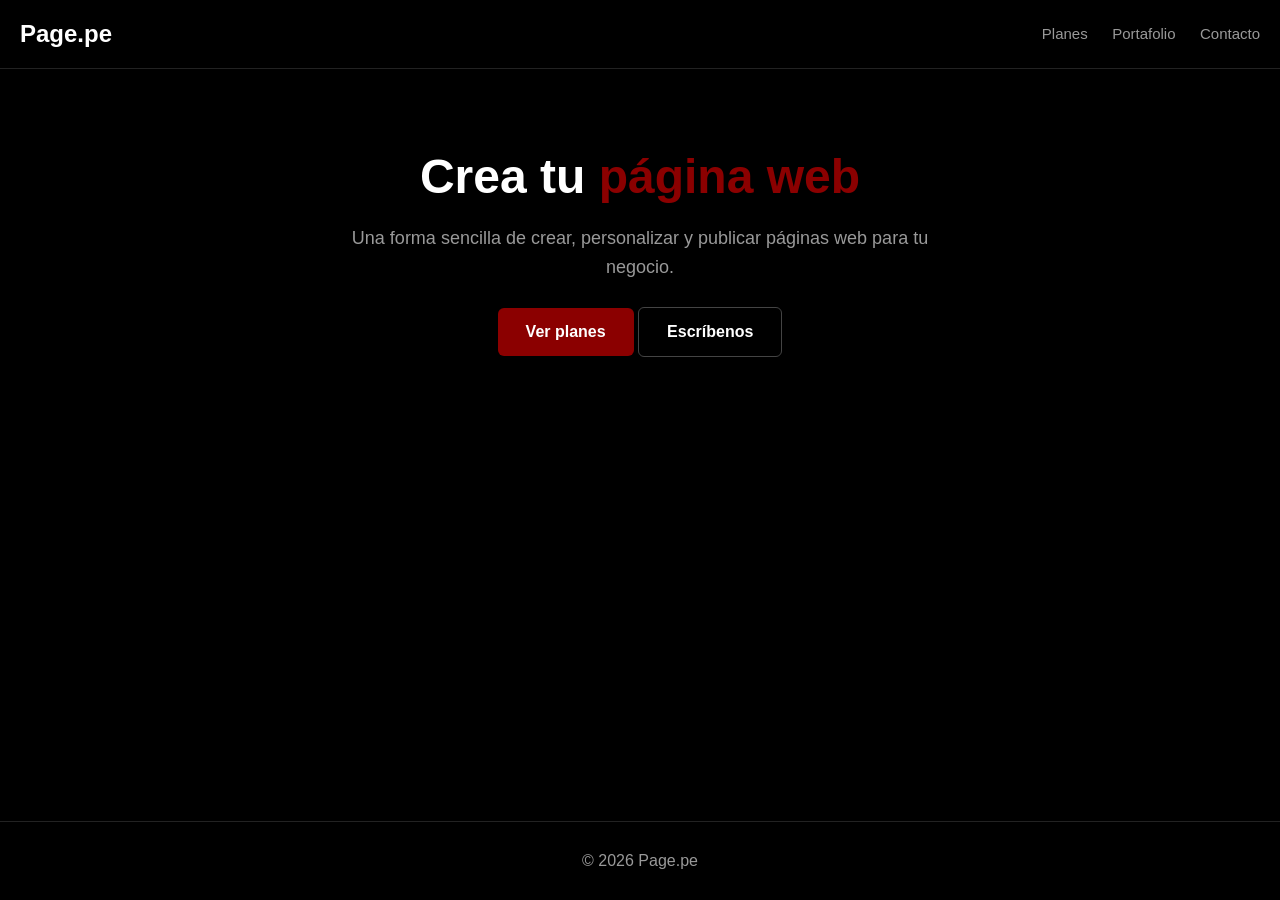
==== index.html @ b79a273e "refactor: URLs limpias (/planes/, /portafolio/, /contacto/)" ====
<!DOCTYPE html>
<html lang="es">
<head>
    <meta charset="UTF-8">
    <meta name="viewport" content="width=device-width, initial-scale=1.0">

    <title>Page.pe - Crea tu página web</title>
    <meta name="description" content="Crea y publica tu propia página web de forma sencilla con Page.pe.">

    <link rel="stylesheet" href="/styles.css">
</head>

<body>

    <header>
        <strong><a href="/">Page.pe</a></strong>
        <nav>
            <a href="/planes/">Planes</a>
            <a href="/portafolio/">Portafolio</a>
            <a href="/contacto/">Contacto</a>
        </nav>
    </header>

    <main>
        <h1>Crea tu <span>página web</span></h1>

        <p>
            Una forma sencilla de crear, personalizar
            y publicar páginas web para tu negocio.
        </p>

        <a href="/planes/" class="button">Ver planes</a>
        <a href="https://wa.me/51994444789" target="_blank" rel="noopener" class="button secondary">Escríbenos</a>
    </main>

    <footer>
        &copy; 2026 Page.pe
    </footer>

</body>
</html>
---- styles.css ----
:root {
    --color-primary: #000000;
    --color-accent: #8B0000;
    --color-text: #ffffff;
    --color-muted: #999999;
    --color-border: #222222;
}

* {
    box-sizing: border-box;
}

body {
    margin: 0;
    font-family: Arial, sans-serif;
    background: var(--color-primary);
    color: var(--color-text);
    display: flex;
    flex-direction: column;
    min-height: 100vh;
}

header {
    padding: 20px;
    display: flex;
    align-items: center;
    justify-content: space-between;
    border-bottom: 1px solid var(--color-border);
}

header strong {
    font-size: 24px;
}

header strong a {
    color: var(--color-text);
    text-decoration: none;
}

nav a {
    color: var(--color-muted);
    text-decoration: none;
    margin-left: 20px;
    font-size: 15px;
}

nav a:hover {
    color: var(--color-text);
}

main {
    flex: 1;
    max-width: 900px;
    margin: 0 auto;
    padding: 80px 20px;
    text-align: center;
    width: 100%;
}

h1 {
    font-size: 48px;
    margin: 0 0 20px;
}

h1 span {
    color: var(--color-accent);
}

p {
    max-width: 600px;
    margin: 0 auto 25px;
    font-size: 18px;
    line-height: 1.6;
    color: var(--color-muted);
}

.button {
    display: inline-block;
    padding: 15px 28px;
    background: var(--color-accent);
    color: #fff;
    text-decoration: none;
    font-weight: bold;
    border-radius: 6px;
    border: none;
    cursor: pointer;
}

.button:hover {
    background: #a50000;
}

.button.secondary {
    background: transparent;
    border: 1px solid #444;
    color: var(--color-text);
}

.button.secondary:hover {
    background: #1a1a1a;
}

footer {
    padding: 30px;
    text-align: center;
    color: var(--color-muted);
    border-top: 1px solid var(--color-border);
}

.page-intro {
    margin-bottom: 40px;
}

/* Planes */
.plans {
    display: grid;
    grid-template-columns: repeat(auto-fit, minmax(250px, 1fr));
    gap: 20px;
}

.plan {
    background: #111;
    border: 1px solid var(--color-border);
    border-radius: 8px;
    padding: 30px 20px;
    display: flex;
    flex-direction: column;
}

.plan.featured {
    border-color: var(--color-accent);
}

.plan h2 {
    margin: 0 0 5px;
    font-size: 22px;
}

.plan .price {
    font-size: 30px;
    font-weight: bold;
    margin: 10px 0;
}

.plan ul {
    list-style: none;
    padding: 0;
    margin: 0 0 25px;
    text-align: left;
    flex: 1;
}

.plan li {
    padding: 8px 0;
    border-bottom: 1px solid var(--color-border);
    font-size: 15px;
    color: var(--color-muted);
}

/* Portafolio */
.portfolio {
    display: grid;
    grid-template-columns: repeat(auto-fit, minmax(250px, 1fr));
    gap: 20px;
}

.card {
    background: #111;
    border: 1px solid var(--color-border);
    border-radius: 8px;
    padding: 30px 20px;
}

.card h2 {
    margin: 0 0 5px;
    font-size: 18px;
}

.card p {
    margin: 0;
    font-size: 14px;
}
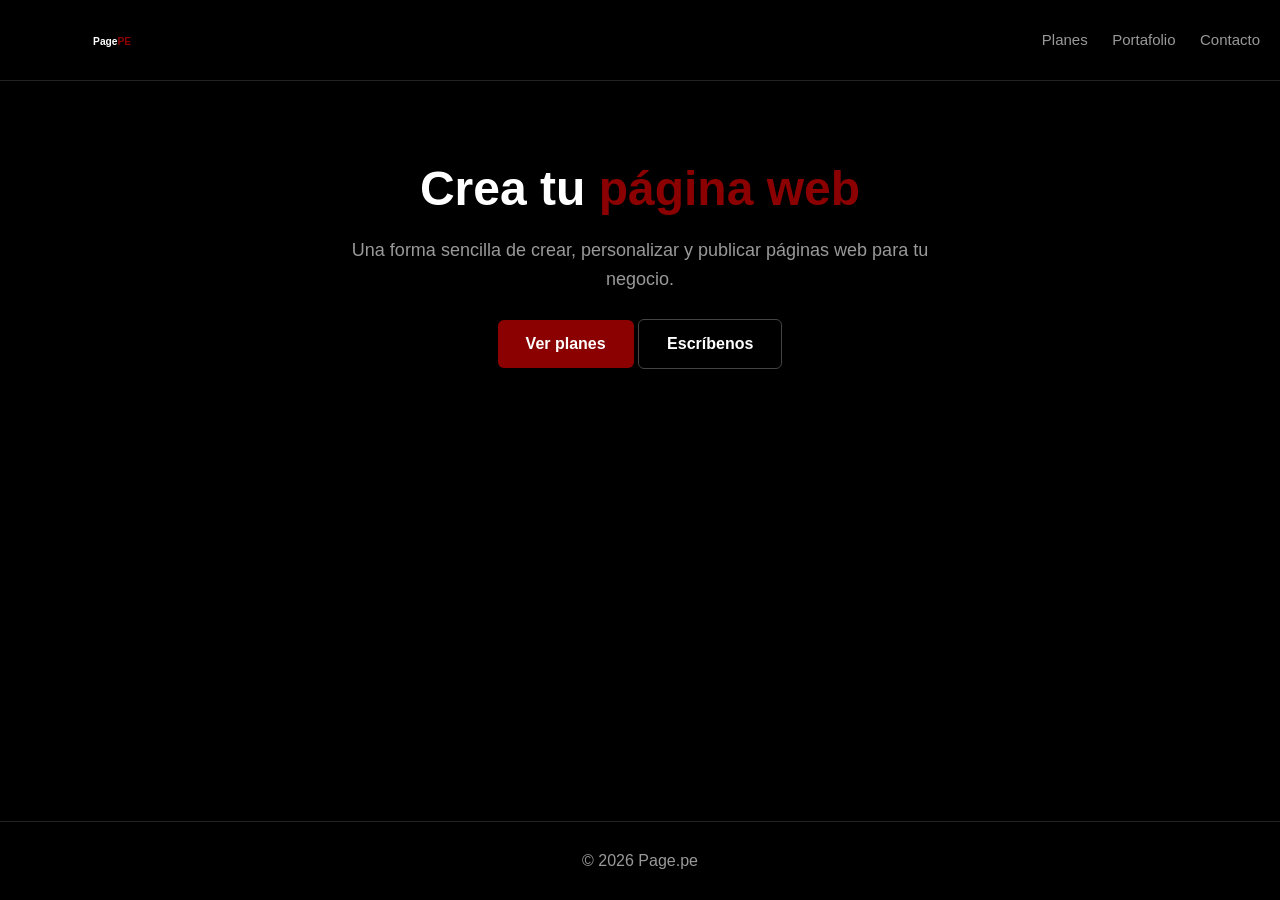
==== commit e02a71ee: "feat: wordmark PagePE en header, apple-touch-icon y Open Graph" ====
--- a/index.html
+++ b/index.html
@@ -7,17 +7,28 @@
     <title>Page.pe - Crea tu página web</title>
     <meta name="description" content="Crea y publica tu propia página web de forma sencilla con Page.pe.">
 
-    <link rel="stylesheet" href="/styles.css">
+    <link rel="icon" href="favicon.svg" type="image/svg+xml">
+    <link rel="icon" href="favicon-32.png" sizes="32x32" type="image/png">
+    <link rel="icon" href="favicon-16.png" sizes="16x16" type="image/png">
+    <link rel="apple-touch-icon" href="apple-touch-icon.png">
+
+    <meta property="og:title" content="Page.pe - Crea tu página web">
+    <meta property="og:description" content="Creamos páginas web para comercios y negocios en Perú.">
+    <meta property="og:image" content="wordmark-512.png">
+    <meta property="og:type" content="website">
+    <meta name="twitter:card" content="summary">
+
+    <link rel="stylesheet" href="styles.css">
 </head>
 
 <body>
 
     <header>
-        <strong><a href="/">Page.pe</a></strong>
+        <strong><a href="./"><img src="wordmark.svg" alt="Page.pe" width="180" height="40"></a></strong>
         <nav>
-            <a href="/planes/">Planes</a>
-            <a href="/portafolio/">Portafolio</a>
-            <a href="/contacto/">Contacto</a>
+            <a href="planes/">Planes</a>
+            <a href="portafolio/">Portafolio</a>
+            <a href="contacto/">Contacto</a>
         </nav>
     </header>
 
@@ -29,7 +40,7 @@
             y publicar páginas web para tu negocio.
         </p>
 
-        <a href="/planes/" class="button">Ver planes</a>
+        <a href="planes/" class="button">Ver planes</a>
         <a href="https://wa.me/51994444789" target="_blank" rel="noopener" class="button secondary">Escríbenos</a>
     </main>
 
--- a/styles.css
+++ b/styles.css
@@ -35,6 +35,17 @@
 header strong a {
     color: var(--color-text);
     text-decoration: none;
+}
+
+header strong img {
+    height: 40px;
+    display: block;
+}
+
+@media (max-width: 480px) {
+    header strong img {
+        height: 32px;
+    }
 }
 
 nav a {
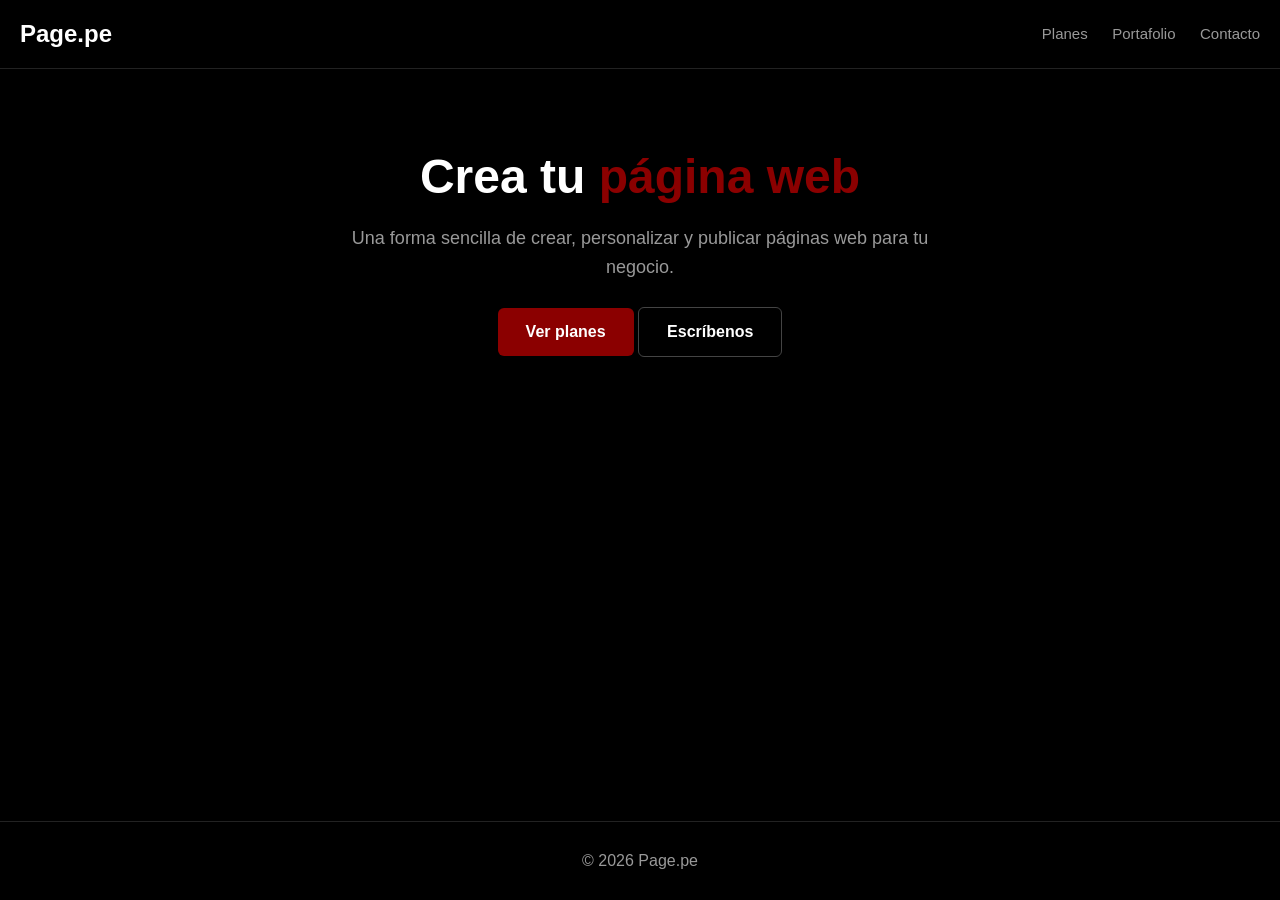
==== commit 78686d17: "refactor: wordmark como favicon, header vuelve al texto" ====
--- a/index.html
+++ b/index.html
@@ -8,8 +8,9 @@
     <meta name="description" content="Crea y publica tu propia página web de forma sencilla con Page.pe.">
 
     <link rel="icon" href="favicon.svg" type="image/svg+xml">
+    <link rel="icon" href="favicon-16.png" sizes="16x16" type="image/png">
     <link rel="icon" href="favicon-32.png" sizes="32x32" type="image/png">
-    <link rel="icon" href="favicon-16.png" sizes="16x16" type="image/png">
+    <link rel="icon" href="favicon-48.png" sizes="48x48" type="image/png">
     <link rel="apple-touch-icon" href="apple-touch-icon.png">
 
     <meta property="og:title" content="Page.pe - Crea tu página web">
@@ -24,7 +25,7 @@
 <body>
 
     <header>
-        <strong><a href="./"><img src="wordmark.svg" alt="Page.pe" width="180" height="40"></a></strong>
+        <strong><a href="./">Page.pe</a></strong>
         <nav>
             <a href="planes/">Planes</a>
             <a href="portafolio/">Portafolio</a>
--- a/styles.css
+++ b/styles.css
@@ -35,17 +35,6 @@
 header strong a {
     color: var(--color-text);
     text-decoration: none;
-}
-
-header strong img {
-    height: 40px;
-    display: block;
-}
-
-@media (max-width: 480px) {
-    header strong img {
-        height: 32px;
-    }
 }
 
 nav a {
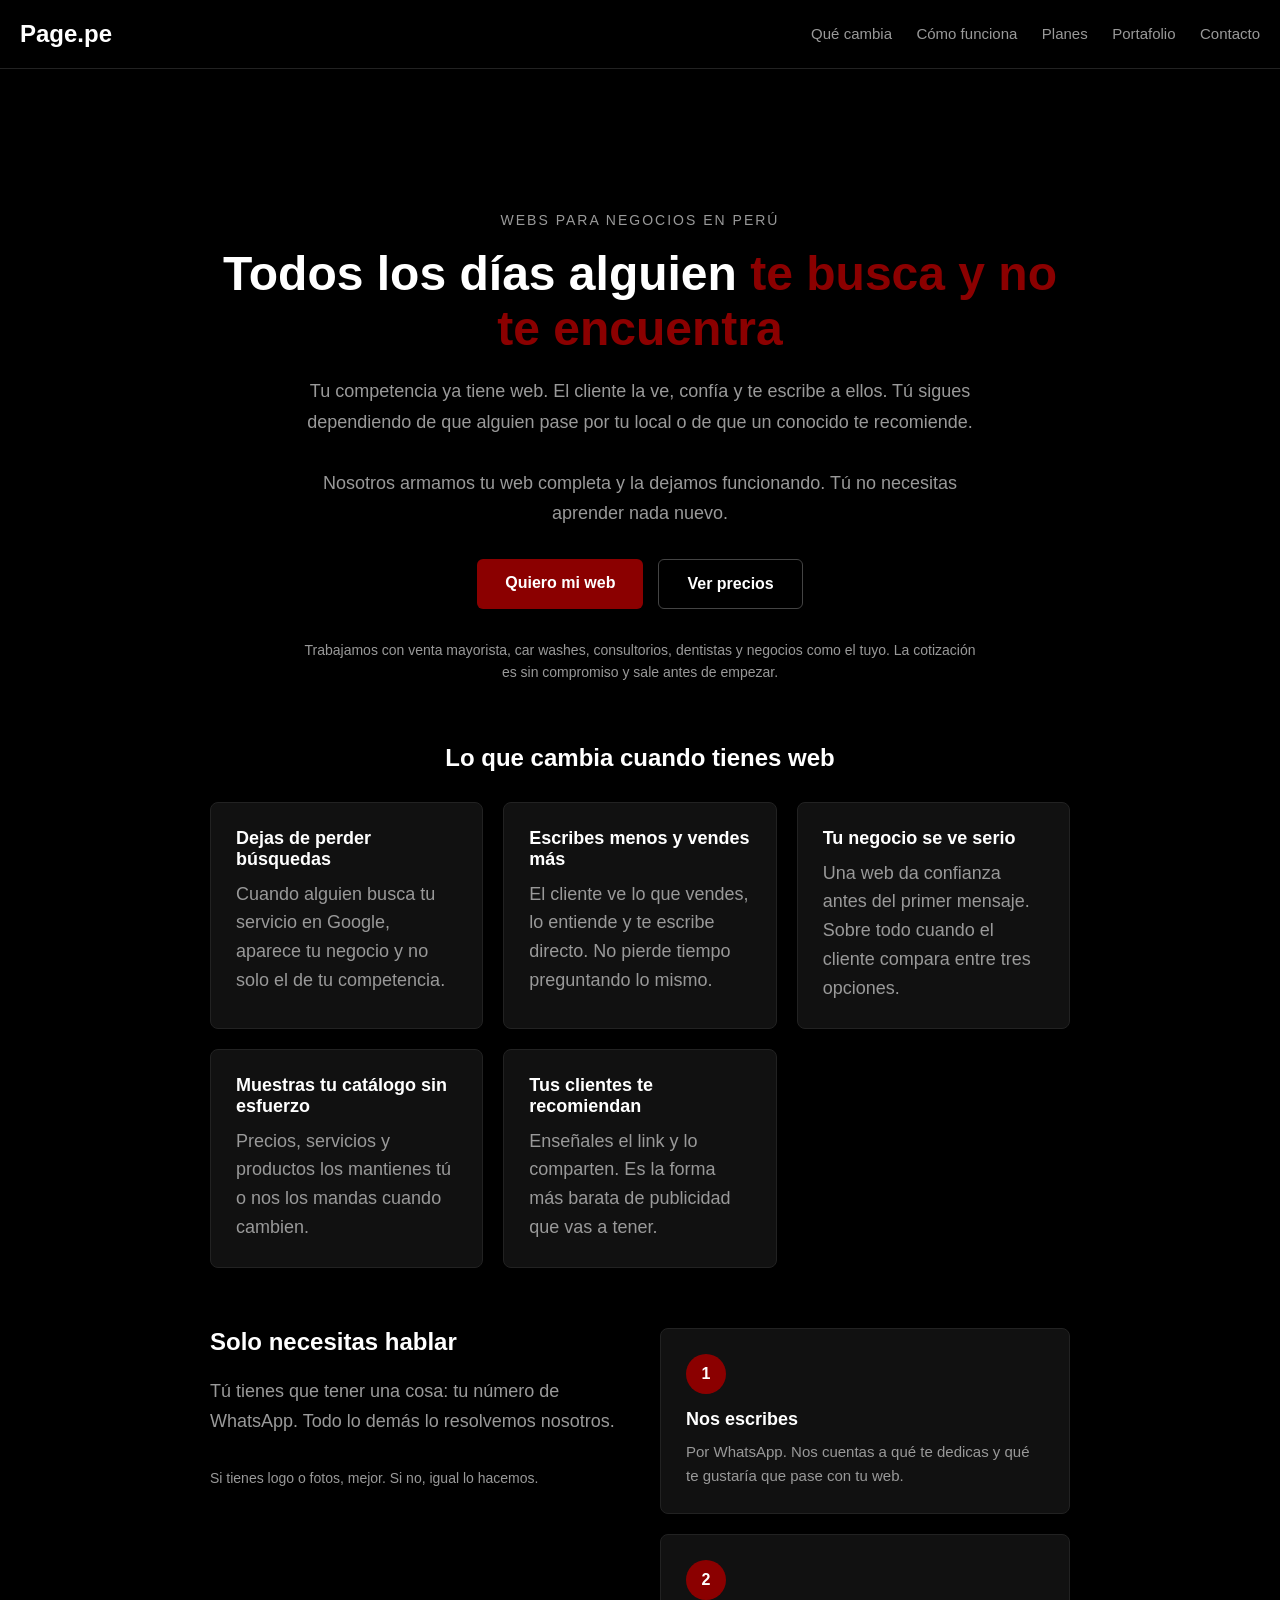
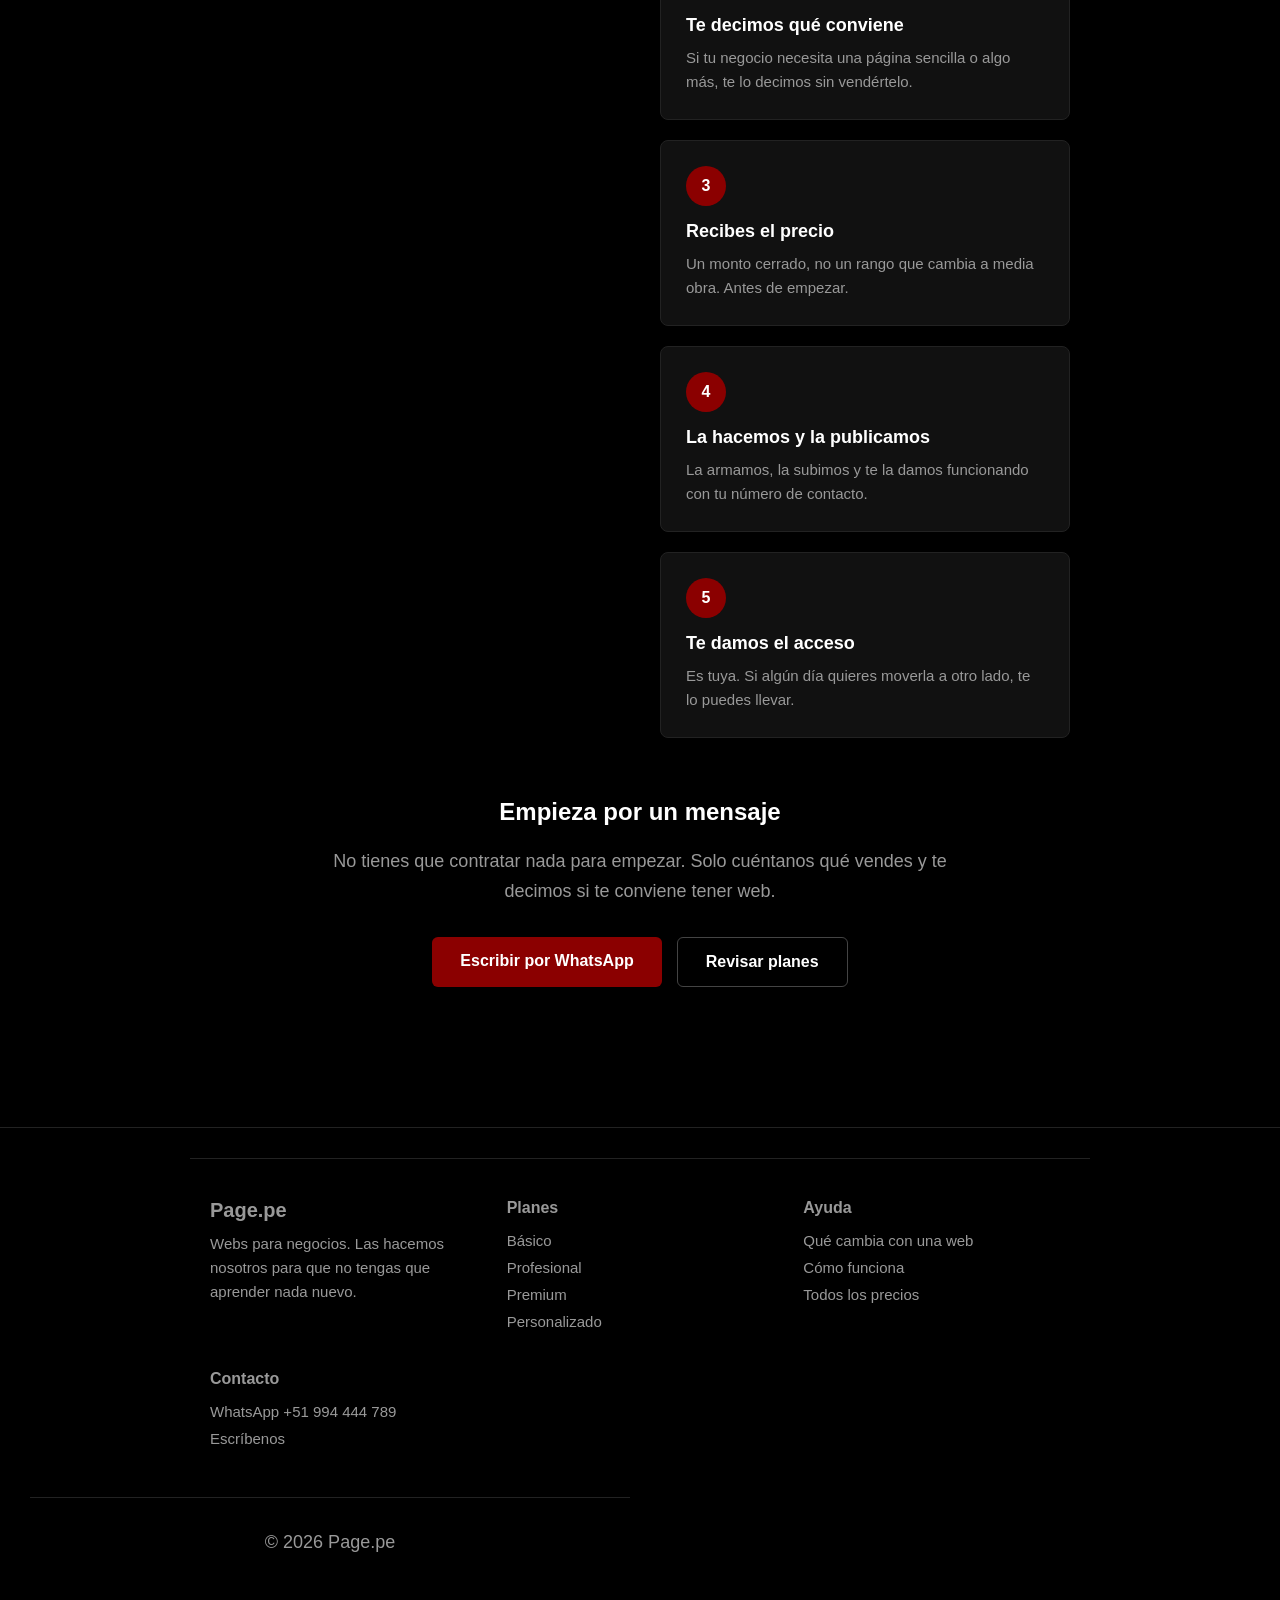
==== commit 195c68b8: "feat: landing multipagina con copy propio Copy reescrito desde cero para no canibalizar a page.djc.p" ====
--- a/index.html
+++ b/index.html
@@ -4,8 +4,8 @@
     <meta charset="UTF-8">
     <meta name="viewport" content="width=device-width, initial-scale=1.0">
 
-    <title>Page.pe - Crea tu página web</title>
-    <meta name="description" content="Crea y publica tu propia página web de forma sencilla con Page.pe.">
+    <title>Page.pe - Tu negocio necesita una web y todavía no la tiene</title>
+    <meta name="description" content="Todos los días alguien busca tu servicio en Google y se encuentra con la web de tu competencia. Nosotros armamos la tuya, sin que tengas que entender nada de tecnología.">
 
     <link rel="icon" href="favicon.svg" type="image/svg+xml">
     <link rel="icon" href="favicon-16.png" sizes="16x16" type="image/png">
@@ -13,8 +13,8 @@
     <link rel="icon" href="favicon-48.png" sizes="48x48" type="image/png">
     <link rel="apple-touch-icon" href="apple-touch-icon.png">
 
-    <meta property="og:title" content="Page.pe - Crea tu página web">
-    <meta property="og:description" content="Creamos páginas web para comercios y negocios en Perú.">
+    <meta property="og:title" content="Page.pe - Tu negocio necesita una web">
+    <meta property="og:description" content="Todos los días alguien busca tu servicio y se encuentra con tu competencia.">
     <meta property="og:image" content="wordmark-512.png">
     <meta property="og:type" content="website">
     <meta name="twitter:card" content="summary">
@@ -27,6 +27,8 @@
     <header>
         <strong><a href="./">Page.pe</a></strong>
         <nav>
+            <a href="#que-cambia">Qué cambia</a>
+            <a href="#como-funciona">Cómo funciona</a>
             <a href="planes/">Planes</a>
             <a href="portafolio/">Portafolio</a>
             <a href="contacto/">Contacto</a>
@@ -34,20 +36,144 @@
     </header>
 
     <main>
-        <h1>Crea tu <span>página web</span></h1>
 
-        <p>
-            Una forma sencilla de crear, personalizar
-            y publicar páginas web para tu negocio.
-        </p>
+        <section class="hero" id="inicio">
+            <p class="eyebrow">Webs para negocios en Perú</p>
+            <h1>Todos los días alguien <span>te busca y no te encuentra</span></h1>
 
-        <a href="planes/" class="button">Ver planes</a>
-        <a href="https://wa.me/51994444789" target="_blank" rel="noopener" class="button secondary">Escríbenos</a>
+            <p class="lead">
+                Tu competencia ya tiene web. El cliente la ve, confía y te
+                escribe a ellos. Tú sigues dependiendo de que alguien pase por
+                tu local o de que un conocido te recomiende.
+            </p>
+
+            <p class="lead">
+                Nosotros armamos tu web completa y la dejamos funcionando.
+                Tú no necesitas aprender nada nuevo.
+            </p>
+
+            <div class="actions">
+                <a href="https://wa.me/51994444789?text=Hola%2C%20quiero%20una%20p%C3%A1gina%20web%20para%20mi%20negocio." target="_blank" rel="noopener" class="button">Quiero mi web</a>
+                <a href="planes/" class="button secondary">Ver precios</a>
+            </div>
+
+            <p class="note">
+                Trabajamos con venta mayorista, car washes, consultorios,
+                dentistas y negocios como el tuyo. La cotización es sin
+                compromiso y sale antes de empezar.
+            </p>
+        </section>
+
+        <section id="que-cambia">
+            <h2>Lo que cambia <span>cuando tienes web</span></h2>
+
+            <div class="features">
+                <div class="feature">
+                    <h3>Dejas de perder búsquedas</h3>
+                    <p>Cuando alguien busca tu servicio en Google, aparece tu negocio y no solo el de tu competencia.</p>
+                </div>
+                <div class="feature">
+                    <h3>Escribes menos y vendes más</h3>
+                    <p>El cliente ve lo que vendes, lo entiende y te escribe directo. No pierde tiempo preguntando lo mismo.</p>
+                </div>
+                <div class="feature">
+                    <h3>Tu negocio se ve serio</h3>
+                    <p>Una web da confianza antes del primer mensaje. Sobre todo cuando el cliente compara entre tres opciones.</p>
+                </div>
+                <div class="feature">
+                    <h3>Muestras tu catálogo sin esfuerzo</h3>
+                    <p>Precios, servicios y productos los mantienes tú o nos los mandas cuando cambien.</p>
+                </div>
+                <div class="feature">
+                    <h3>Tus clientes te recomiendan</h3>
+                    <p>Enseñales el link y lo comparten. Es la forma más barata de publicidad que vas a tener.</p>
+                </div>
+            </div>
+        </section>
+
+        <section class="split" id="como-funciona">
+            <div class="split-text">
+                <h2>Solo <span>necesitas hablar</span></h2>
+                <p class="lead">
+                    Tú tienes que tener una cosa: tu número de WhatsApp. Todo
+                    lo demás lo resolvemos nosotros.
+                </p>
+                <p class="note">
+                    Si tienes logo o fotos, mejor. Si no, igual lo hacemos.
+                </p>
+            </div>
+
+            <div class="steps">
+                <div class="step">
+                    <span class="num">1</span>
+                    <h3>Nos escribes</h3>
+                    <p>Por WhatsApp. Nos cuentas a qué te dedicas y qué te gustaría que pase con tu web.</p>
+                </div>
+                <div class="step">
+                    <span class="num">2</span>
+                    <h3>Te decimos qué conviene</h3>
+                    <p>Si tu negocio necesita una página sencilla o algo más, te lo decimos sin vendértelo.</p>
+                </div>
+                <div class="step">
+                    <span class="num">3</span>
+                    <h3>Recibes el precio</h3>
+                    <p>Un monto cerrado, no un rango que cambia a media obra. Antes de empezar.</p>
+                </div>
+                <div class="step">
+                    <span class="num">4</span>
+                    <h3>La hacemos y la publicamos</h3>
+                    <p>La armamos, la subimos y te la damos funcionando con tu número de contacto.</p>
+                </div>
+                <div class="step">
+                    <span class="num">5</span>
+                    <h3>Te damos el acceso</h3>
+                    <p>Es tuya. Si algún día quieres moverla a otro lado, te lo puedes llevar.</p>
+                </div>
+            </div>
+        </section>
+
+        <section class="cta">
+            <h2>Empieza por <span>un mensaje</span></h2>
+            <p class="lead">
+                No tienes que contratar nada para empezar. Solo cuéntanos qué
+                vendes y te decimos si te conviene tener web.
+            </p>
+            <div class="actions">
+                <a href="https://wa.me/51994444789?text=Hola%2C%20quiero%20una%20p%C3%A1gina%20web%20para%20mi%20negocio." target="_blank" rel="noopener" class="button">Escribir por WhatsApp</a>
+                <a href="planes/" class="button secondary">Revisar planes</a>
+            </div>
+        </section>
+
     </main>
 
     <footer>
-        &copy; 2026 Page.pe
+        <div class="footer-cols">
+            <div>
+                <strong>Page.pe</strong>
+                <p>Webs para negocios. Las hacemos nosotros para que no tengas que aprender nada nuevo.</p>
+            </div>
+            <div>
+                <h4>Planes</h4>
+                <a href="planes/">Básico</a>
+                <a href="planes/">Profesional</a>
+                <a href="planes/">Premium</a>
+                <a href="planes/">Personalizado</a>
+            </div>
+            <div>
+                <h4>Ayuda</h4>
+                <a href="#que-cambia">Qué cambia con una web</a>
+                <a href="#como-funciona">Cómo funciona</a>
+                <a href="planes/">Todos los precios</a>
+            </div>
+            <div>
+                <h4>Contacto</h4>
+                <a href="https://wa.me/51994444789" target="_blank" rel="noopener">WhatsApp +51 994 444 789</a>
+                <a href="contacto/">Escríbenos</a>
+            </div>
+        </div>
+
+        <p class="copyright">&copy; 2026 Page.pe</p>
     </footer>
 
 </body>
-</html>+</html>
--- a/styles.css
+++ b/styles.css
@@ -181,3 +181,362 @@
     font-size: 14px;
 }
 
+/* Contenido ampliado */
+
+main section {
+    margin: 60px 0;
+}
+
+.eyebrow {
+    text-transform: uppercase;
+    font-size: 14px;
+    letter-spacing: 2px;
+    color: var(--color-muted);
+    margin-bottom: 15px;
+}
+
+.lead {
+    font-size: 18px;
+    color: var(--color-muted);
+    max-width: 680px;
+    margin: 0 auto 30px;
+    line-height: 1.7;
+}
+
+main .note {
+    color: var(--color-muted);
+    font-size: 14px;
+    max-width: 680px;
+    margin: 20px auto 0;
+}
+
+.actions {
+    display: flex;
+    gap: 15px;
+    justify-content: center;
+    flex-wrap: wrap;
+    margin: 30px 0;
+}
+
+.actions .button {
+    margin: 0;
+}
+
+.features {
+    display: grid;
+    grid-template-columns: repeat(auto-fit, minmax(220px, 1fr));
+    gap: 20px;
+    margin: 30px 0;
+}
+
+.feature {
+    background: #111;
+    border: 1px solid var(--color-border);
+    border-radius: 8px;
+    padding: 25px;
+    text-align: left;
+}
+
+.feature h3 {
+    margin: 0 0 10px;
+    font-size: 18px;
+}
+
+.feature p {
+    margin: 0;
+    color: var(--color-muted);
+    line-height: 1.6;
+    max-width: none;
+}
+
+.split {
+    display: grid;
+    grid-template-columns: repeat(auto-fit, minmax(280px, 1fr));
+    gap: 40px;
+    text-align: left;
+    align-items: start;
+}
+
+.split-text h2 {
+    margin-top: 0;
+}
+
+.steps,
+.steps-row {
+    display: grid;
+    grid-template-columns: repeat(auto-fit, minmax(240px, 1fr));
+    gap: 20px;
+}
+
+.step {
+    background: #111;
+    border: 1px solid var(--color-border);
+    border-radius: 8px;
+    padding: 25px;
+    text-align: left;
+}
+
+.step h3 {
+    margin: 0 0 10px;
+    font-size: 18px;
+}
+
+.step p {
+    margin: 0;
+    color: var(--color-muted);
+    font-size: 15px;
+    max-width: none;
+    text-align: left;
+}
+
+.num {
+    display: inline-block;
+    width: 40px;
+    height: 40px;
+    line-height: 40px;
+    text-align: center;
+    background: var(--color-accent);
+    border-radius: 50%;
+    font-weight: bold;
+    margin-bottom: 15px;
+}
+
+.plan-note {
+    color: var(--color-muted);
+    font-size: 14px;
+    margin: 10px 0 15px;
+    text-align: left;
+}
+
+.plan h3 {
+    margin: 0 0 5px;
+    font-size: 22px;
+}
+
+.badge {
+    display: inline-block;
+    background: var(--color-accent);
+    color: #fff;
+    padding: 4px 10px;
+    border-radius: 20px;
+    font-size: 12px;
+    margin-bottom: 15px;
+}
+
+.plans-4 {
+    margin-top: 30px;
+}
+
+.checklist {
+    list-style: none;
+    padding: 0;
+    display: grid;
+    grid-template-columns: repeat(auto-fit, minmax(240px, 1fr));
+    gap: 10px;
+    max-width: 780px;
+    margin: 30px auto;
+    text-align: left;
+}
+
+.checklist li {
+    position: relative;
+    padding-left: 24px;
+    color: var(--color-muted);
+}
+
+.checklist li::before {
+    content: '\2713';
+    position: absolute;
+    left: 0;
+    color: var(--color-accent);
+}
+
+.portfolio-single {
+    display: grid;
+    grid-template-columns: minmax(0, 680px);
+    justify-content: center;
+}
+
+.portfolio .card {
+    display: block;
+    text-align: left;
+}
+
+.portfolio .card:hover {
+    border-color: var(--color-accent);
+}
+
+.portfolio .card h3 {
+    margin: 0 0 5px;
+    font-size: 22px;
+}
+
+.portfolio .card ul {
+    list-style: none;
+    padding: 0;
+    margin: 15px 0 0;
+}
+
+.portfolio .card li {
+    padding: 8px 0;
+    border-bottom: 1px solid var(--color-border);
+    font-size: 15px;
+    color: var(--color-muted);
+}
+
+.card-link {
+    display: inline-block;
+    margin-top: 15px;
+    font-weight: bold;
+    color: var(--color-accent);
+}
+
+.tag {
+    color: var(--color-muted);
+    margin: 5px 0 10px;
+    font-size: 14px;
+}
+
+.faq {
+    display: grid;
+    gap: 15px;
+    max-width: 780px;
+    margin: 30px auto;
+    text-align: left;
+}
+
+.faq details {
+    background: #111;
+    border: 1px solid var(--color-border);
+    border-radius: 8px;
+    padding: 20px;
+}
+
+.faq summary {
+    cursor: pointer;
+    font-weight: bold;
+    list-style: none;
+}
+
+.faq summary::-webkit-details-marker {
+    display: none;
+}
+
+.faq summary::after {
+    content: '+';
+    float: right;
+    color: var(--color-muted);
+}
+
+.faq details[open] summary::after {
+    content: '\2212';
+}
+
+.faq p {
+    margin: 15px 0 0;
+    color: var(--color-muted);
+    max-width: none;
+    text-align: left;
+}
+
+/* Tabla comparativa */
+
+.table-wrap {
+    overflow-x: auto;
+    margin: 30px 0;
+}
+
+table {
+    width: 100%;
+    border-collapse: collapse;
+    min-width: 560px;
+}
+
+th,
+td {
+    padding: 14px 16px;
+    text-align: left;
+    border-bottom: 1px solid var(--color-border);
+    font-size: 15px;
+}
+
+thead th {
+    color: var(--color-text);
+    font-size: 14px;
+    text-transform: uppercase;
+    letter-spacing: 1px;
+}
+
+tbody th {
+    color: var(--color-muted);
+    font-weight: normal;
+}
+
+td {
+    color: var(--color-muted);
+}
+
+tbody tr:hover {
+    background: #111;
+}
+
+.footer-cols {
+    display: grid;
+    grid-template-columns: repeat(auto-fit, minmax(200px, 1fr));
+    gap: 30px;
+    padding: 40px 20px;
+    border-top: 1px solid var(--color-border);
+    max-width: 900px;
+    margin: 0 auto;
+    text-align: left;
+}
+
+.footer-cols strong {
+    font-size: 20px;
+}
+
+.footer-cols h4 {
+    margin: 0 0 15px;
+}
+
+.footer-cols a {
+    display: block;
+    color: var(--color-muted);
+    text-decoration: none;
+    margin-bottom: 10px;
+    font-size: 15px;
+}
+
+.footer-cols a:hover {
+    color: var(--color-text);
+}
+
+.footer-cols p {
+    color: var(--color-muted);
+    font-size: 15px;
+    margin: 10px 0 0;
+}
+
+footer .copyright {
+    padding: 30px;
+    text-align: center;
+    color: var(--color-muted);
+    border-top: 1px solid var(--color-border);
+    margin: 0;
+}
+
+@media (max-width: 640px) {
+    h1 {
+        font-size: 36px;
+    }
+    .actions {
+        flex-direction: column;
+        align-items: center;
+    }
+    .actions .button {
+        width: 100%;
+        max-width: 320px;
+        box-sizing: border-box;
+    }
+}
+
